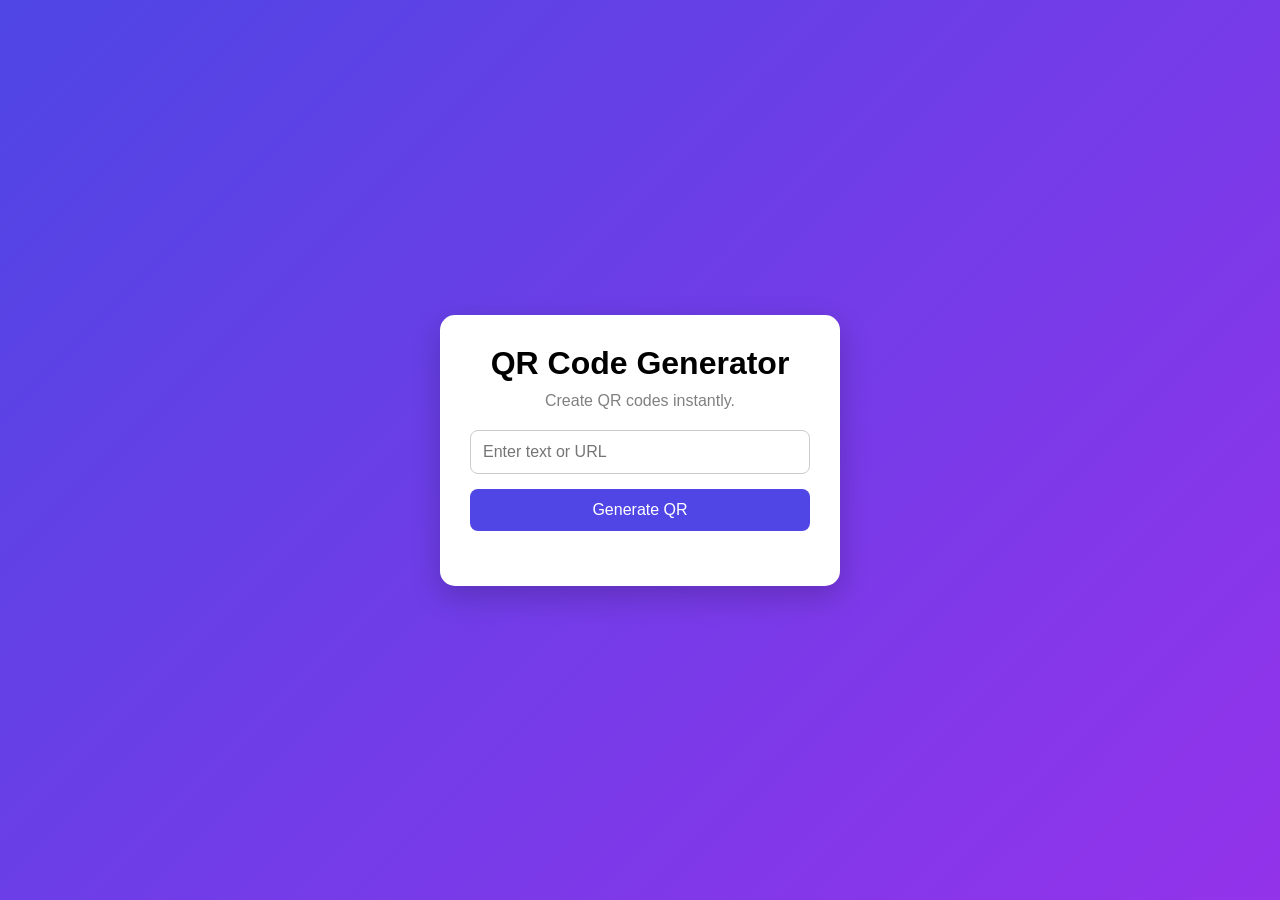
==== frontend/index.html @ 835b6fc8 "Initial QR Code Generator project" ====
<!DOCTYPE html>
<html lang="en">
<head>
    <meta charset="UTF-8">
    <meta name="viewport" content="width=device-width, initial-scale=1.0">
    <title>QR Code Generator</title>

    <link rel="stylesheet" href="style.css">
</head>
<body>

    <div class="container">

        <h1>QR Code Generator</h1>
        <p>Create QR codes instantly.</p>

        <input
            type="text"
            id="text"
            placeholder="Enter text or URL">

        <button id="generateBtn">
            Generate QR
        </button>

        <div id="result"></div>

    </div>

    <script src="script.js"></script>

</body>
</html>
---- frontend/style.css ----
*{
    margin:0;
    padding:0;
    box-sizing:border-box;
    font-family:Arial, Helvetica, sans-serif;
}

body{
    background:linear-gradient(135deg,#4f46e5,#9333ea);
    height:100vh;
    display:flex;
    justify-content:center;
    align-items:center;
}

.container{
    width:400px;
    background:white;
    padding:30px;
    border-radius:15px;
    text-align:center;
    box-shadow:0 10px 30px rgba(0,0,0,.2);
}

h1{
    margin-bottom:10px;
}

p{
    color:gray;
    margin-bottom:20px;
}

input{
    width:100%;
    padding:12px;
    border:1px solid #ccc;
    border-radius:8px;
    font-size:16px;
    margin-bottom:15px;
}

button{
    width:100%;
    padding:12px;
    border:none;
    background:#4f46e5;
    color:white;
    font-size:16px;
    border-radius:8px;
    cursor:pointer;
}

button:hover{
    background:#4338ca;
}

#result{
    margin-top:25px;
}

#result img{
    width:220px;
}

.download-btn{
    margin-top:15px;
    display:inline-block;
    background:#16a34a;
    color:white;
    padding:10px 20px;
    text-decoration:none;
    border-radius:8px;
}

.download-btn:hover{
    background:#15803d;
}
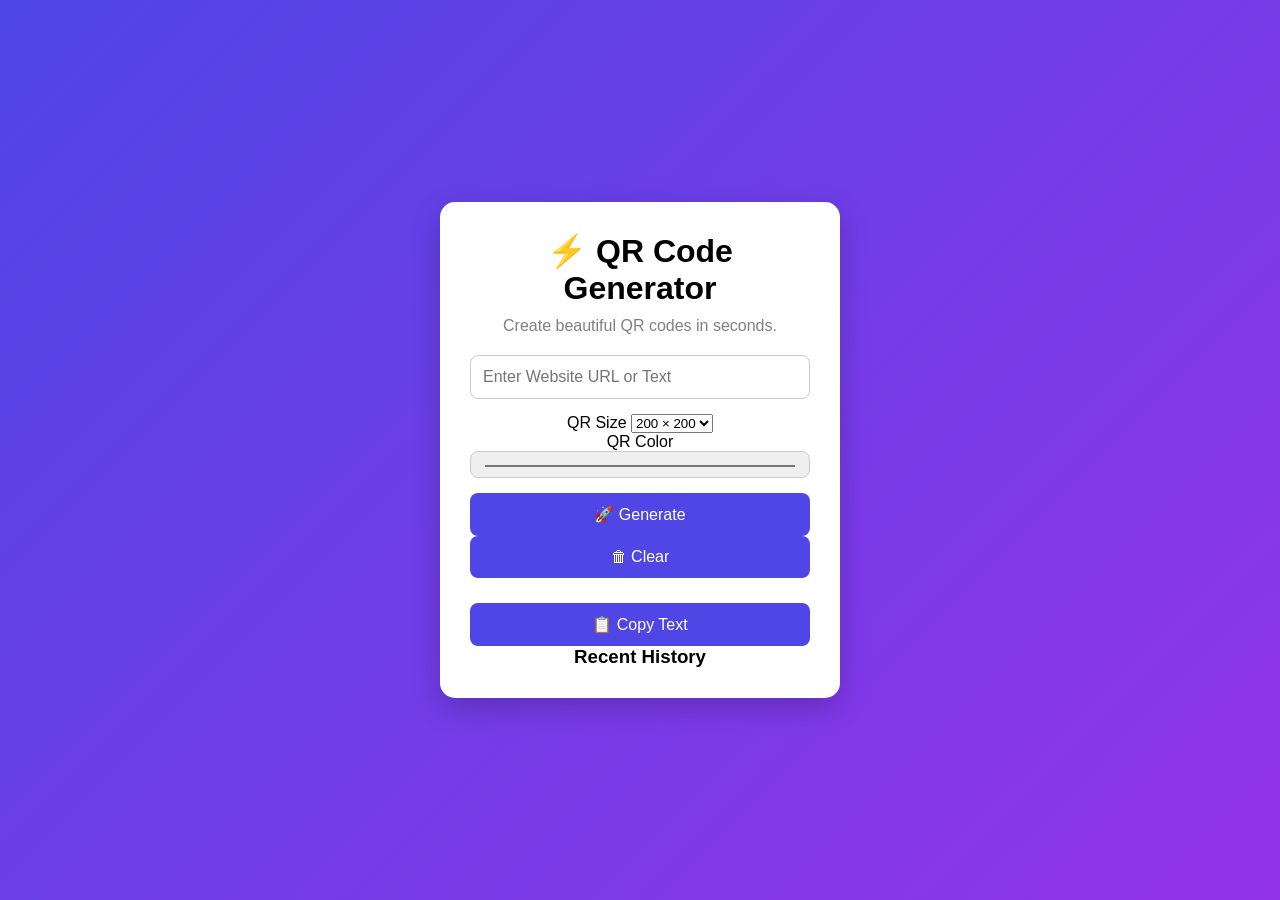
==== commit c0f650cb: "the layout is modifing" ====
--- a/frontend/index.html
+++ b/frontend/index.html
@@ -5,25 +5,87 @@
     <meta name="viewport" content="width=device-width, initial-scale=1.0">
     <title>QR Code Generator</title>
 
+    <!-- Google Font -->
+    <link href="https://fonts.googleapis.com/css2?family=Poppins:wght@300;400;500;600;700&display=swap" rel="stylesheet">
+
+    <!-- CSS -->
     <link rel="stylesheet" href="style.css">
 </head>
 <body>
 
     <div class="container">
 
-        <h1>QR Code Generator</h1>
-        <p>Create QR codes instantly.</p>
+        <h1>⚡ QR Code Generator</h1>
+        <p>Create beautiful QR codes in seconds.</p>
 
-        <input
-            type="text"
-            id="text"
-            placeholder="Enter text or URL">
+        <!-- Input -->
+        <div class="input-box">
+            <input
+                type="text"
+                id="text"
+                placeholder="Enter Website URL or Text">
+        </div>
 
-        <button id="generateBtn">
-            Generate QR
-        </button>
+        <!-- Settings -->
+        <div class="settings">
 
+            <div class="setting">
+                <label for="size">QR Size</label>
+
+                <select id="size">
+                    <option value="150">150 × 150</option>
+                    <option value="200" selected>200 × 200</option>
+                    <option value="250">250 × 250</option>
+                    <option value="300">300 × 300</option>
+                </select>
+            </div>
+
+            <div class="setting">
+                <label for="color">QR Color</label>
+
+                <input
+                    type="color"
+                    id="color"
+                    value="#000000">
+            </div>
+
+        </div>
+
+        <!-- Buttons -->
+        <div class="buttons">
+
+            <button id="generateBtn">
+                🚀 Generate
+            </button>
+
+            <button id="clearBtn">
+                🗑 Clear
+            </button>
+
+        </div>
+
+        <!-- QR Result -->
         <div id="result"></div>
+
+        <!-- Action Buttons -->
+        <div class="actions">
+
+            <button id="copyBtn">
+                📋 Copy Text
+            </button>
+
+        </div>
+
+        <!-- History -->
+        <div class="history">
+
+            <h3>Recent History</h3>
+
+            <ul id="historyList">
+
+            </ul>
+
+        </div>
 
     </div>
 
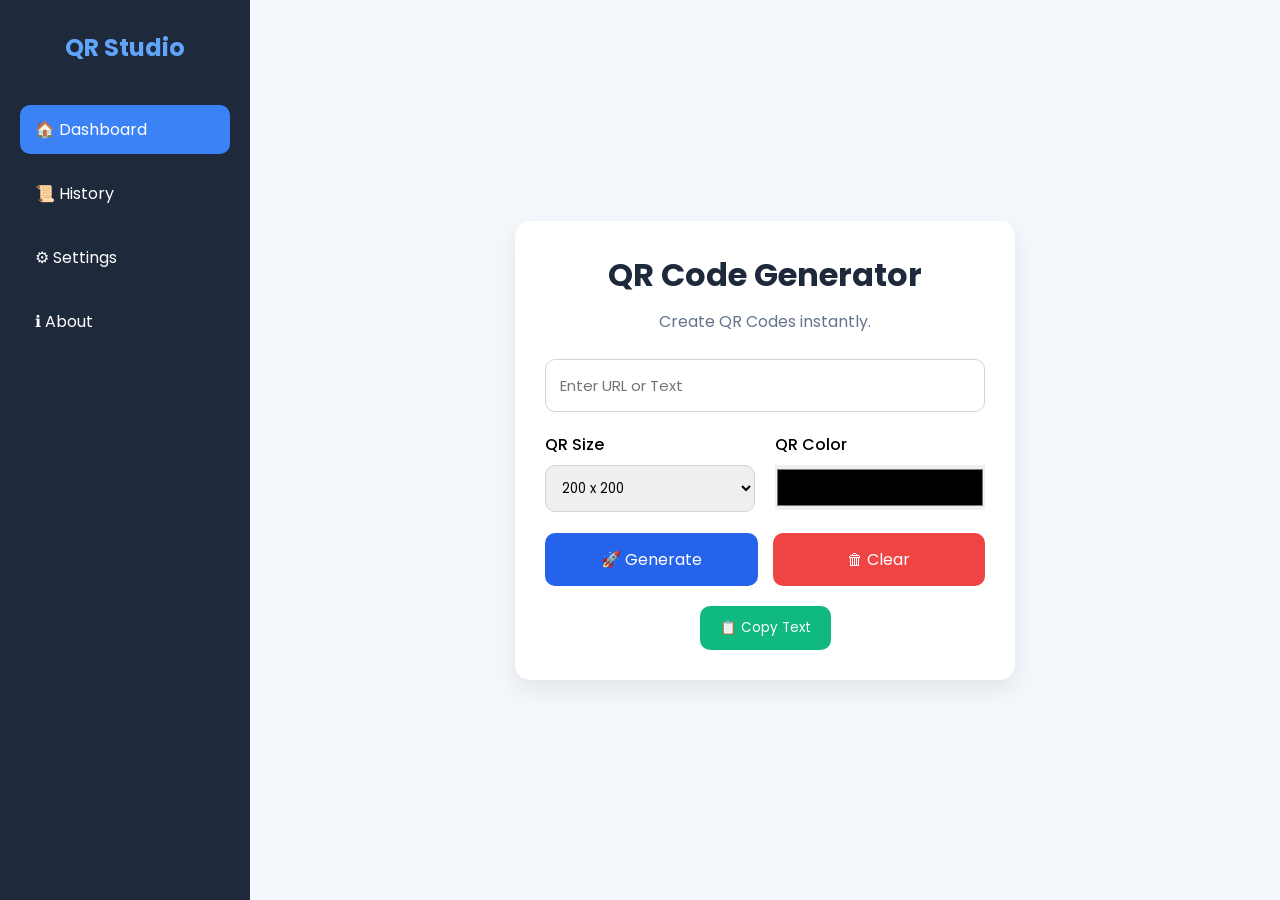
==== commit 30fdd6b2: "the histroy are updated" ====
--- a/frontend/index.html
+++ b/frontend/index.html
@@ -3,45 +3,68 @@
 <head>
     <meta charset="UTF-8">
     <meta name="viewport" content="width=device-width, initial-scale=1.0">
-    <title>QR Code Generator</title>
+    <title>QR Studio</title>
 
-    <!-- Google Font -->
+    <link rel="stylesheet" href="style.css">
+
     <link href="https://fonts.googleapis.com/css2?family=Poppins:wght@300;400;500;600;700&display=swap" rel="stylesheet">
-
-    <!-- CSS -->
-    <link rel="stylesheet" href="style.css">
 </head>
 <body>
 
+<div class="sidebar">
+
+    <div class="logo">
+        <h2>QR Studio</h2>
+    </div>
+
+    <ul>
+        <li class="active">
+            <a href="index.html">🏠 Dashboard</a>
+        </li>
+
+        <li>
+            <a href="history.html">📜 History</a>
+        </li>
+
+        <li>
+            <a href="#">⚙ Settings</a>
+        </li>
+
+        <li>
+            <a href="#">ℹ About</a>
+        </li>
+    </ul>
+
+</div>
+
+<div class="main">
+
     <div class="container">
 
-        <h1>⚡ QR Code Generator</h1>
-        <p>Create beautiful QR codes in seconds.</p>
+        <h1>QR Code Generator</h1>
 
-        <!-- Input -->
-        <div class="input-box">
-            <input
-                type="text"
-                id="text"
-                placeholder="Enter Website URL or Text">
-        </div>
+        <p>Create QR Codes instantly.</p>
 
-        <!-- Settings -->
-        <div class="settings">
+        <input
+            type="text"
+            id="text"
+            placeholder="Enter URL or Text">
 
-            <div class="setting">
-                <label for="size">QR Size</label>
+        <div class="options">
+
+            <div>
+                <label>QR Size</label>
 
                 <select id="size">
-                    <option value="150">150 × 150</option>
-                    <option value="200" selected>200 × 200</option>
-                    <option value="250">250 × 250</option>
-                    <option value="300">300 × 300</option>
+                    <option value="150">150 x 150</option>
+                    <option value="200" selected>200 x 200</option>
+                    <option value="250">250 x 250</option>
+                    <option value="300">300 x 300</option>
                 </select>
             </div>
 
-            <div class="setting">
-                <label for="color">QR Color</label>
+            <div>
+                <label>QR Color</label>
 
                 <input
                     type="color"
@@ -51,7 +74,6 @@
 
         </div>
 
-        <!-- Buttons -->
         <div class="buttons">
 
             <button id="generateBtn">
@@ -64,10 +86,8 @@
 
         </div>
 
-        <!-- QR Result -->
         <div id="result"></div>
 
-        <!-- Action Buttons -->
         <div class="actions">
 
             <button id="copyBtn">
@@ -76,20 +96,11 @@
 
         </div>
 
-        <!-- History -->
-        <div class="history">
-
-            <h3>Recent History</h3>
-
-            <ul id="historyList">
-
-            </ul>
-
-        </div>
-
     </div>
 
-    <script src="script.js"></script>
+</div>
+
+<script src="script.js"></script>
 
 </body>
 </html>
--- a/frontend/style.css
+++ b/frontend/style.css
@@ -2,77 +2,259 @@
     margin:0;
     padding:0;
     box-sizing:border-box;
-    font-family:Arial, Helvetica, sans-serif;
+    font-family:'Poppins',sans-serif;
 }
 
 body{
-    background:linear-gradient(135deg,#4f46e5,#9333ea);
+    background:#f4f7fc;
+    display:flex;
+}
+
+/* Sidebar */
+
+.sidebar{
+    width:250px;
     height:100vh;
+    background:#1e293b;
+    color:white;
+    position:fixed;
+    left:0;
+    top:0;
+    padding:30px 20px;
+}
+
+.logo{
+    text-align:center;
+    margin-bottom:40px;
+}
+
+.logo h2{
+    color:#60a5fa;
+}
+
+.sidebar ul{
+    list-style:none;
+}
+
+.sidebar ul li{
+    margin:15px 0;
+}
+
+.sidebar ul li a{
+    display:block;
+    text-decoration:none;
+    color:white;
+    padding:12px 15px;
+    border-radius:10px;
+    transition:.3s;
+    font-size:16px;
+}
+
+.sidebar ul li a:hover,
+.sidebar ul li.active a{
+    background:#3b82f6;
+}
+
+/* Main */
+
+.main{
+    margin-left:250px;
+    width:calc(100% - 250px);
     display:flex;
     justify-content:center;
     align-items:center;
-}
+    min-height:100vh;
+    padding:30px;
+}
+
+/* Card */
 
 .container{
-    width:400px;
+    width:500px;
     background:white;
+    border-radius:15px;
     padding:30px;
-    border-radius:15px;
-    text-align:center;
-    box-shadow:0 10px 30px rgba(0,0,0,.2);
-}
-
-h1{
-    margin-bottom:10px;
-}
-
-p{
-    color:gray;
+    box-shadow:0 10px 25px rgba(0,0,0,.08);
+}
+
+.container h1{
+    text-align:center;
+    color:#1e293b;
+}
+
+.container p{
+    text-align:center;
+    color:#64748b;
+    margin:10px 0 25px;
+}
+
+/* Input */
+
+input[type=text]{
+    width:100%;
+    padding:14px;
+    border:1px solid #d1d5db;
+    border-radius:10px;
+    outline:none;
     margin-bottom:20px;
-}
-
-input{
+    font-size:15px;
+}
+
+input[type=text]:focus{
+    border-color:#3b82f6;
+}
+
+/* Options */
+
+.options{
+    display:flex;
+    gap:20px;
+    margin-bottom:20px;
+}
+
+.options div{
+    flex:1;
+}
+
+.options label{
+    display:block;
+    margin-bottom:8px;
+    font-weight:500;
+}
+
+select{
     width:100%;
     padding:12px;
-    border:1px solid #ccc;
-    border-radius:8px;
+    border-radius:10px;
+    border:1px solid #d1d5db;
+    cursor:pointer;
+}
+
+input[type=color]{
+    width:100%;
+    height:45px;
+    border:none;
+    cursor:pointer;
+}
+
+/* Buttons */
+
+.buttons{
+    display:flex;
+    gap:15px;
+    margin-bottom:20px;
+}
+
+.buttons button{
+    flex:1;
+    padding:14px;
+    border:none;
+    border-radius:10px;
+    cursor:pointer;
     font-size:16px;
-    margin-bottom:15px;
-}
-
-button{
-    width:100%;
-    padding:12px;
-    border:none;
-    background:#4f46e5;
-    color:white;
-    font-size:16px;
-    border-radius:8px;
-    cursor:pointer;
-}
-
-button:hover{
-    background:#4338ca;
-}
+    transition:.3s;
+}
+
+#generateBtn{
+    background:#2563eb;
+    color:white;
+}
+
+#generateBtn:hover{
+    background:#1d4ed8;
+}
+
+#clearBtn{
+    background:#ef4444;
+    color:white;
+}
+
+#clearBtn:hover{
+    background:#dc2626;
+}
+
+/* Result */
 
 #result{
-    margin-top:25px;
+    text-align:center;
+    margin-top:20px;
 }
 
 #result img{
     width:220px;
-}
-
-.download-btn{
-    margin-top:15px;
-    display:inline-block;
-    background:#16a34a;
-    color:white;
-    padding:10px 20px;
+    padding:15px;
+    background:white;
+    border-radius:10px;
+    border:1px solid #ddd;
+}
+
+/* Actions */
+
+.actions{
+    display:flex;
+    justify-content:center;
+    gap:15px;
+    margin-top:20px;
+}
+
+.actions button,
+.actions a{
+    background:#10b981;
+    color:white;
+    padding:12px 20px;
+    border:none;
+    border-radius:10px;
     text-decoration:none;
-    border-radius:8px;
-}
-
-.download-btn:hover{
-    background:#15803d;
+    cursor:pointer;
+    transition:.3s;
+}
+
+.actions button:hover,
+.actions a:hover{
+    background:#059669;
+}
+
+/* Responsive */
+
+@media(max-width:900px){
+
+    .sidebar{
+        width:220px;
+    }
+
+    .main{
+        margin-left:220px;
+        width:calc(100% - 220px);
+    }
+
+}
+
+@media(max-width:768px){
+
+    .sidebar{
+        display:none;
+    }
+
+    .main{
+        margin-left:0;
+        width:100%;
+        padding:20px;
+    }
+
+    .container{
+        width:100%;
+    }
+
+    .options{
+        flex-direction:column;
+    }
+
+    .buttons{
+        flex-direction:column;
+    }
+
+    .actions{
+        flex-direction:column;
+    }
+
 }
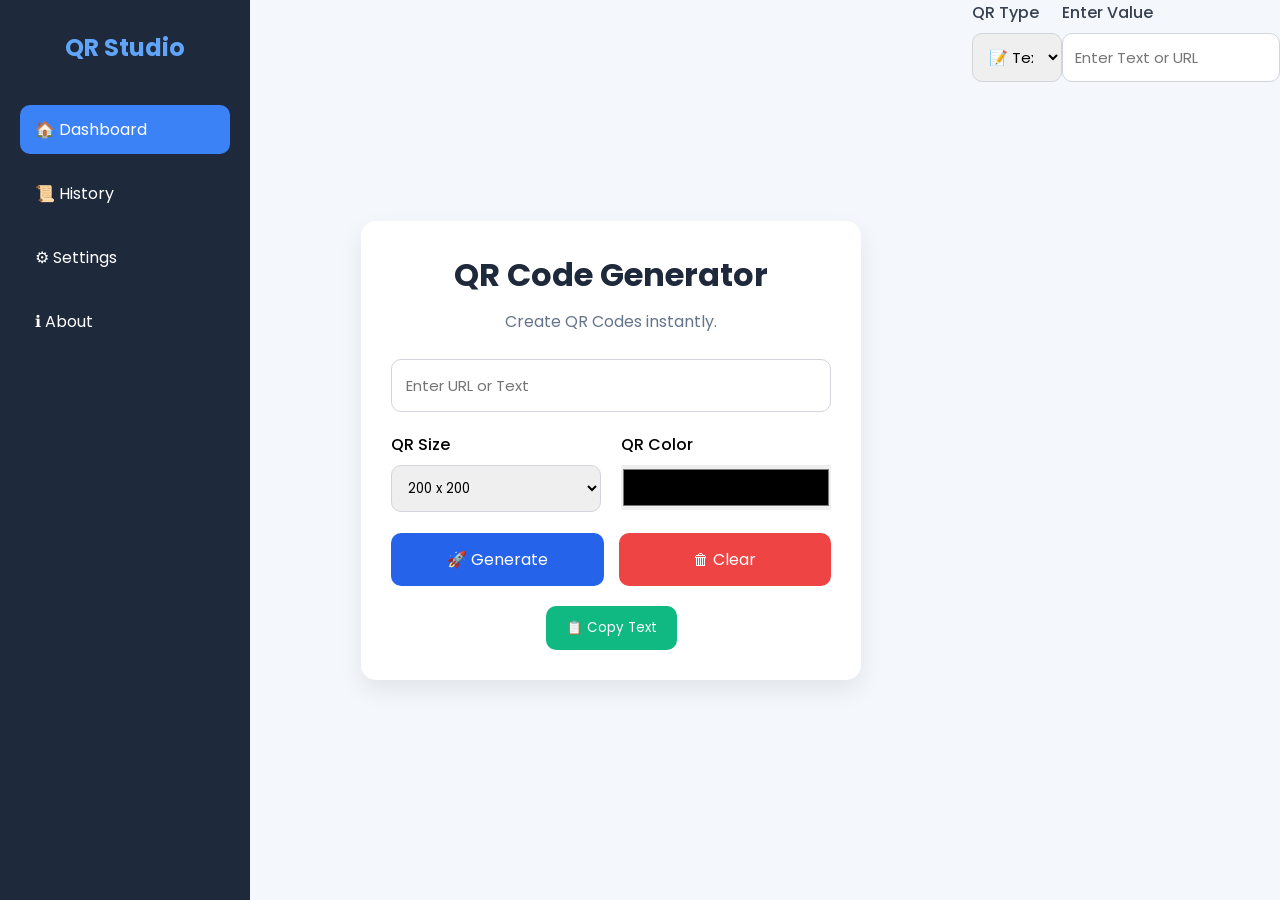
==== commit 1c9ca332: "the qr typw have been made" ====
--- a/frontend/index.html
+++ b/frontend/index.html
@@ -99,6 +99,36 @@
     </div>
 
 </div>
+<div class="input-group">
+
+    <label>QR Type</label>
+
+    <select id="qrType">
+
+        <option value="text">📝 Text</option>
+
+        <option value="url">🌐 Website</option>
+
+        <option value="email">📧 Email</option>
+
+        <option value="phone">📞 Phone</option>
+
+        <option value="sms">💬 SMS</option>
+
+    </select>
+
+</div>
+
+<div class="input-group">
+
+    <label>Enter Value</label>
+
+    <input
+        type="text"
+        id="text"
+        placeholder="Enter Text or URL">
+
+</div>
 
 <script src="script.js"></script>
 
--- a/frontend/style.css
+++ b/frontend/style.css
@@ -257,4 +257,29 @@
         flex-direction:column;
     }
 
+}
+.input-group{
+    margin-bottom:20px;
+}
+
+.input-group label{
+    display:block;
+    margin-bottom:8px;
+    font-weight:500;
+    color:#374151;
+}
+
+.input-group select,
+.input-group input{
+    width:100%;
+    padding:12px;
+    border:1px solid #d1d5db;
+    border-radius:10px;
+    font-size:15px;
+    outline:none;
+}
+
+.input-group select:focus,
+.input-group input:focus{
+    border-color:#2563eb;
 }
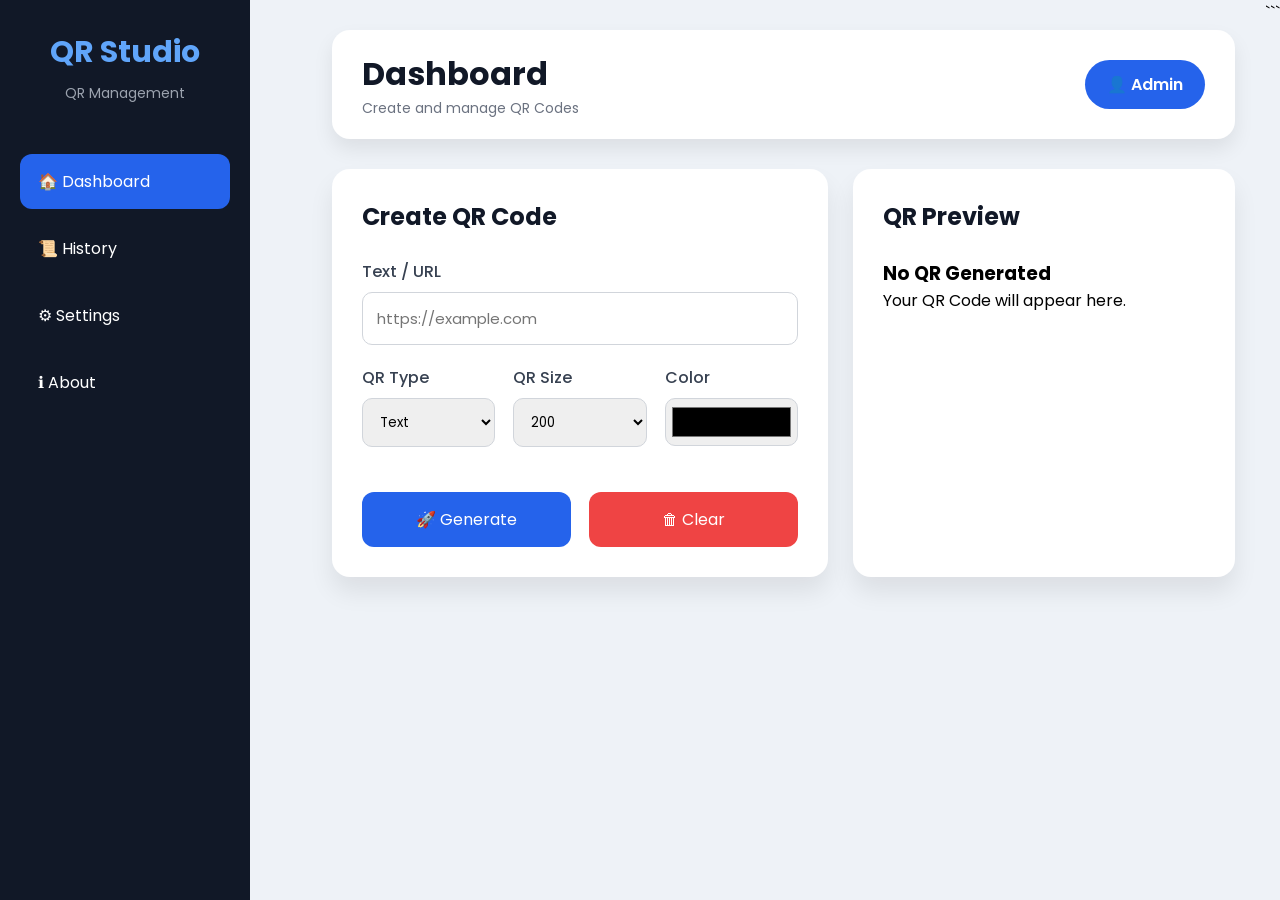
==== commit a6f22c85: "the front page will be changed" ====
--- a/frontend/index.html
+++ b/frontend/index.html
@@ -1,136 +1,202 @@
+```html
 <!DOCTYPE html>
 <html lang="en">
+
 <head>
+
     <meta charset="UTF-8">
-    <meta name="viewport" content="width=device-width, initial-scale=1.0">
+
+    <meta name="viewport"
+        content="width=device-width, initial-scale=1.0">
+
     <title>QR Studio</title>
 
     <link rel="stylesheet" href="style.css">
 
-    <link href="https://fonts.googleapis.com/css2?family=Poppins:wght@300;400;500;600;700&display=swap" rel="stylesheet">
+    <link href="https://fonts.googleapis.com/css2?family=Poppins:wght@300;400;500;600;700&display=swap"
+        rel="stylesheet">
+
 </head>
+
 <body>
 
-<div class="sidebar">
-
-    <div class="logo">
-        <h2>QR Studio</h2>
-    </div>
-
-    <ul>
-        <li class="active">
-            <a href="index.html">🏠 Dashboard</a>
-        </li>
-
-        <li>
-            <a href="history.html">📜 History</a>
-        </li>
-
-        <li>
-            <a href="#">⚙ Settings</a>
-        </li>
-
-        <li>
-            <a href="#">ℹ About</a>
-        </li>
-    </ul>
-
-</div>
-
-<div class="main">
-
-    <div class="container">
-
-        <h1>QR Code Generator</h1>
-
-        <p>Create QR Codes instantly.</p>
-
-        <input
-            type="text"
-            id="text"
-            placeholder="Enter URL or Text">
-
-        <div class="options">
+    <!-- Sidebar -->
+
+    <aside class="sidebar">
+
+        <div class="logo">
+
+            <h2>QR Studio</h2>
+
+            <p>QR Management</p>
+
+        </div>
+
+        <nav>
+
+            <a href="index.html" class="active">
+                🏠 Dashboard
+            </a>
+
+            <a href="history.html">
+                📜 History
+            </a>
+
+            <a href="#">
+                ⚙ Settings
+            </a>
+
+            <a href="#">
+                ℹ About
+            </a>
+
+        </nav>
+
+    </aside>
+
+    <!-- Main -->
+
+    <main class="main">
+
+        <!-- Top Bar -->
+
+        <header class="topbar">
 
             <div>
-                <label>QR Size</label>
-
-                <select id="size">
-                    <option value="150">150 x 150</option>
-                    <option value="200" selected>200 x 200</option>
-                    <option value="250">250 x 250</option>
-                    <option value="300">300 x 300</option>
-                </select>
-            </div>
-
-            <div>
-                <label>QR Color</label>
-
-                <input
-                    type="color"
-                    id="color"
-                    value="#000000">
-            </div>
-
-        </div>
-
-        <div class="buttons">
-
-            <button id="generateBtn">
-                🚀 Generate
-            </button>
-
-            <button id="clearBtn">
-                🗑 Clear
-            </button>
-
-        </div>
-
-        <div id="result"></div>
-
-        <div class="actions">
-
-            <button id="copyBtn">
-                📋 Copy Text
-            </button>
-
-        </div>
-
-    </div>
-
-</div>
-<div class="input-group">
-
-    <label>QR Type</label>
-
-    <select id="qrType">
-
-        <option value="text">📝 Text</option>
-
-        <option value="url">🌐 Website</option>
-
-        <option value="email">📧 Email</option>
-
-        <option value="phone">📞 Phone</option>
-
-        <option value="sms">💬 SMS</option>
-
-    </select>
-
-</div>
-
-<div class="input-group">
-
-    <label>Enter Value</label>
-
-    <input
-        type="text"
-        id="text"
-        placeholder="Enter Text or URL">
-
-</div>
-
-<script src="script.js"></script>
+
+                <h1>Dashboard</h1>
+
+                <span>Create and manage QR Codes</span>
+
+            </div>
+
+            <div class="profile">
+
+                👤 Admin
+
+            </div>
+
+        </header>
+
+        <!-- Grid -->
+
+        <section class="dashboard">
+
+            <!-- Left -->
+
+            <div class="generator-card">
+
+                <h2>Create QR Code</h2>
+
+                <div class="form-group">
+
+                    <label>Text / URL</label>
+
+                    <input
+                        type="text"
+                        id="text"
+                        placeholder="https://example.com">
+
+                </div>
+
+                <div class="row">
+
+                    <div class="form-group">
+
+                        <label>QR Type</label>
+
+                        <select id="qrType">
+
+                            <option value="text">Text</option>
+
+                            <option value="url">Website</option>
+
+                            <option value="email">Email</option>
+
+                            <option value="phone">Phone</option>
+
+                            <option value="sms">SMS</option>
+
+                        </select>
+
+                    </div>
+
+                    <div class="form-group">
+
+                        <label>QR Size</label>
+
+                        <select id="size">
+
+                            <option value="150">150</option>
+
+                            <option value="200" selected>200</option>
+
+                            <option value="250">250</option>
+
+                            <option value="300">300</option>
+
+                        </select>
+
+                    </div>
+
+                    <div class="form-group">
+
+                        <label>Color</label>
+
+                        <input
+                            type="color"
+                            id="color"
+                            value="#000000">
+
+                    </div>
+
+                </div>
+
+                <div class="button-group">
+
+                    <button id="generateBtn">
+
+                        🚀 Generate
+
+                    </button>
+
+                    <button id="clearBtn">
+
+                        🗑 Clear
+
+                    </button>
+
+                </div>
+
+            </div>
+
+            <!-- Right -->
+
+            <div class="preview-card">
+
+                <h2>QR Preview</h2>
+
+                <div id="result">
+
+                    <div class="placeholder">
+
+                        <h3>No QR Generated</h3>
+
+                        <p>Your QR Code will appear here.</p>
+
+                    </div>
+
+                </div>
+
+            </div>
+
+        </section>
+
+    </main>
+
+    <script src="script.js"></script>
 
 </body>
-</html>+
+</html>
+```
--- a/frontend/style.css
+++ b/frontend/style.css
@@ -1,3 +1,9 @@
+/* ===========================
+   GOOGLE FONT
+=========================== */
+
+@import url('https://fonts.googleapis.com/css2?family=Poppins:wght@300;400;500;600;700&display=swap');
+
 *{
     margin:0;
     padding:0;
@@ -6,280 +12,348 @@
 }
 
 body{
-    background:#f4f7fc;
-    display:flex;
-}
-
-/* Sidebar */
+    background:#eef2f7;
+    display:flex;
+}
+
+/* ===========================
+   SIDEBAR
+=========================== */
 
 .sidebar{
+
     width:250px;
+
     height:100vh;
-    background:#1e293b;
-    color:white;
+
+    background:#111827;
+
     position:fixed;
+
     left:0;
+
     top:0;
+
     padding:30px 20px;
+
+    color:white;
+
 }
 
 .logo{
+
     text-align:center;
-    margin-bottom:40px;
+
+    margin-bottom:50px;
+
 }
 
 .logo h2{
+
     color:#60a5fa;
-}
-
-.sidebar ul{
-    list-style:none;
-}
-
-.sidebar ul li{
-    margin:15px 0;
-}
-
-.sidebar ul li a{
-    display:block;
+
+    font-size:30px;
+
+}
+
+.logo p{
+
+    margin-top:8px;
+
+    color:#9ca3af;
+
+    font-size:14px;
+
+}
+
+.sidebar nav{
+
+    display:flex;
+
+    flex-direction:column;
+
+}
+
+.sidebar nav a{
+
     text-decoration:none;
-    color:white;
-    padding:12px 15px;
+
+    color:white;
+
+    padding:15px 18px;
+
+    border-radius:12px;
+
+    margin-bottom:12px;
+
+    transition:.3s;
+
+    font-size:16px;
+
+}
+
+.sidebar nav a:hover{
+
+    background:#2563eb;
+
+    transform:translateX(6px);
+
+}
+
+.sidebar .active{
+
+    background:#2563eb;
+
+}
+
+/* ===========================
+   MAIN
+=========================== */
+
+.main{
+
+    margin-left:250px;
+
+    width:calc(100% - 250px);
+
+    padding:30px;
+
+}
+
+/* ===========================
+   TOPBAR
+=========================== */
+
+.topbar{
+
+    background:white;
+
+    padding:20px 30px;
+
+    border-radius:18px;
+
+    display:flex;
+
+    justify-content:space-between;
+
+    align-items:center;
+
+    margin-bottom:30px;
+
+    box-shadow:0 10px 20px rgba(0,0,0,.08);
+
+}
+
+.topbar h1{
+
+    color:#111827;
+
+}
+
+.topbar span{
+
+    color:#6b7280;
+
+    font-size:14px;
+
+}
+
+.profile{
+
+    background:#2563eb;
+
+    color:white;
+
+    padding:12px 22px;
+
+    border-radius:40px;
+
+    font-weight:600;
+
+}
+
+/* ===========================
+   GRID
+=========================== */
+
+.dashboard{
+
+    display:grid;
+
+    grid-template-columns:1.3fr 1fr;
+
+    gap:25px;
+
+}
+
+/* ===========================
+   CARDS
+=========================== */
+
+.generator-card,
+.preview-card{
+
+    background:white;
+
+    border-radius:18px;
+
+    padding:30px;
+
+    box-shadow:0 15px 25px rgba(0,0,0,.08);
+
+}
+
+.generator-card h2,
+.preview-card h2{
+
+    margin-bottom:25px;
+
+    color:#111827;
+
+}
+
+/* ===========================
+   FORM
+=========================== */
+
+.form-group{
+
+    display:flex;
+
+    flex-direction:column;
+
+    margin-bottom:20px;
+
+}
+
+.form-group label{
+
+    margin-bottom:8px;
+
+    font-weight:500;
+
+    color:#374151;
+
+}
+
+.form-group input{
+
+    width:100%;
+
+    padding:14px;
+
     border-radius:10px;
+
+    border:1px solid #d1d5db;
+
+    outline:none;
+
     transition:.3s;
+
+    font-size:15px;
+
+}
+
+.form-group input:focus{
+
+    border-color:#2563eb;
+
+}
+
+.form-group select{
+
+    width:100%;
+
+    padding:13px;
+
+    border-radius:10px;
+
+    border:1px solid #d1d5db;
+
+    outline:none;
+
+    cursor:pointer;
+
+}
+
+.form-group input[type=color]{
+
+    padding:4px;
+
+    height:48px;
+
+}
+
+/* ===========================
+   ROW
+=========================== */
+
+.row{
+
+    display:grid;
+
+    grid-template-columns:repeat(3,1fr);
+
+    gap:18px;
+
+}
+
+/* ===========================
+   BUTTONS
+=========================== */
+
+.button-group{
+
+    display:flex;
+
+    gap:18px;
+
+    margin-top:25px;
+
+}
+
+.button-group button{
+
+    flex:1;
+
+    border:none;
+
+    padding:15px;
+
     font-size:16px;
-}
-
-.sidebar ul li a:hover,
-.sidebar ul li.active a{
-    background:#3b82f6;
-}
-
-/* Main */
-
-.main{
-    margin-left:250px;
-    width:calc(100% - 250px);
-    display:flex;
-    justify-content:center;
-    align-items:center;
-    min-height:100vh;
-    padding:30px;
-}
-
-/* Card */
-
-.container{
-    width:500px;
-    background:white;
-    border-radius:15px;
-    padding:30px;
-    box-shadow:0 10px 25px rgba(0,0,0,.08);
-}
-
-.container h1{
-    text-align:center;
-    color:#1e293b;
-}
-
-.container p{
-    text-align:center;
-    color:#64748b;
-    margin:10px 0 25px;
-}
-
-/* Input */
-
-input[type=text]{
-    width:100%;
-    padding:14px;
-    border:1px solid #d1d5db;
-    border-radius:10px;
-    outline:none;
-    margin-bottom:20px;
-    font-size:15px;
-}
-
-input[type=text]:focus{
-    border-color:#3b82f6;
-}
-
-/* Options */
-
-.options{
-    display:flex;
-    gap:20px;
-    margin-bottom:20px;
-}
-
-.options div{
-    flex:1;
-}
-
-.options label{
-    display:block;
-    margin-bottom:8px;
-    font-weight:500;
-}
-
-select{
-    width:100%;
-    padding:12px;
-    border-radius:10px;
-    border:1px solid #d1d5db;
+
+    border-radius:12px;
+
     cursor:pointer;
-}
-
-input[type=color]{
-    width:100%;
-    height:45px;
-    border:none;
-    cursor:pointer;
-}
-
-/* Buttons */
-
-.buttons{
-    display:flex;
-    gap:15px;
-    margin-bottom:20px;
-}
-
-.buttons button{
-    flex:1;
-    padding:14px;
-    border:none;
-    border-radius:10px;
-    cursor:pointer;
-    font-size:16px;
+
     transition:.3s;
+
 }
 
 #generateBtn{
+
     background:#2563eb;
-    color:white;
+
+    color:white;
+
 }
 
 #generateBtn:hover{
+
     background:#1d4ed8;
+
 }
 
 #clearBtn{
+
     background:#ef4444;
-    color:white;
+
+    color:white;
+
 }
 
 #clearBtn:hover{
+
     background:#dc2626;
-}
-
-/* Result */
-
-#result{
-    text-align:center;
-    margin-top:20px;
-}
-
-#result img{
-    width:220px;
-    padding:15px;
-    background:white;
-    border-radius:10px;
-    border:1px solid #ddd;
-}
-
-/* Actions */
-
-.actions{
-    display:flex;
-    justify-content:center;
-    gap:15px;
-    margin-top:20px;
-}
-
-.actions button,
-.actions a{
-    background:#10b981;
-    color:white;
-    padding:12px 20px;
-    border:none;
-    border-radius:10px;
-    text-decoration:none;
-    cursor:pointer;
-    transition:.3s;
-}
-
-.actions button:hover,
-.actions a:hover{
-    background:#059669;
-}
-
-/* Responsive */
-
-@media(max-width:900px){
-
-    .sidebar{
-        width:220px;
-    }
-
-    .main{
-        margin-left:220px;
-        width:calc(100% - 220px);
-    }
-
-}
-
-@media(max-width:768px){
-
-    .sidebar{
-        display:none;
-    }
-
-    .main{
-        margin-left:0;
-        width:100%;
-        padding:20px;
-    }
-
-    .container{
-        width:100%;
-    }
-
-    .options{
-        flex-direction:column;
-    }
-
-    .buttons{
-        flex-direction:column;
-    }
-
-    .actions{
-        flex-direction:column;
-    }
-
-}
-.input-group{
-    margin-bottom:20px;
-}
-
-.input-group label{
-    display:block;
-    margin-bottom:8px;
-    font-weight:500;
-    color:#374151;
-}
-
-.input-group select,
-.input-group input{
-    width:100%;
-    padding:12px;
-    border:1px solid #d1d5db;
-    border-radius:10px;
-    font-size:15px;
-    outline:none;
-}
-
-.input-group select:focus,
-.input-group input:focus{
-    border-color:#2563eb;
+
 }
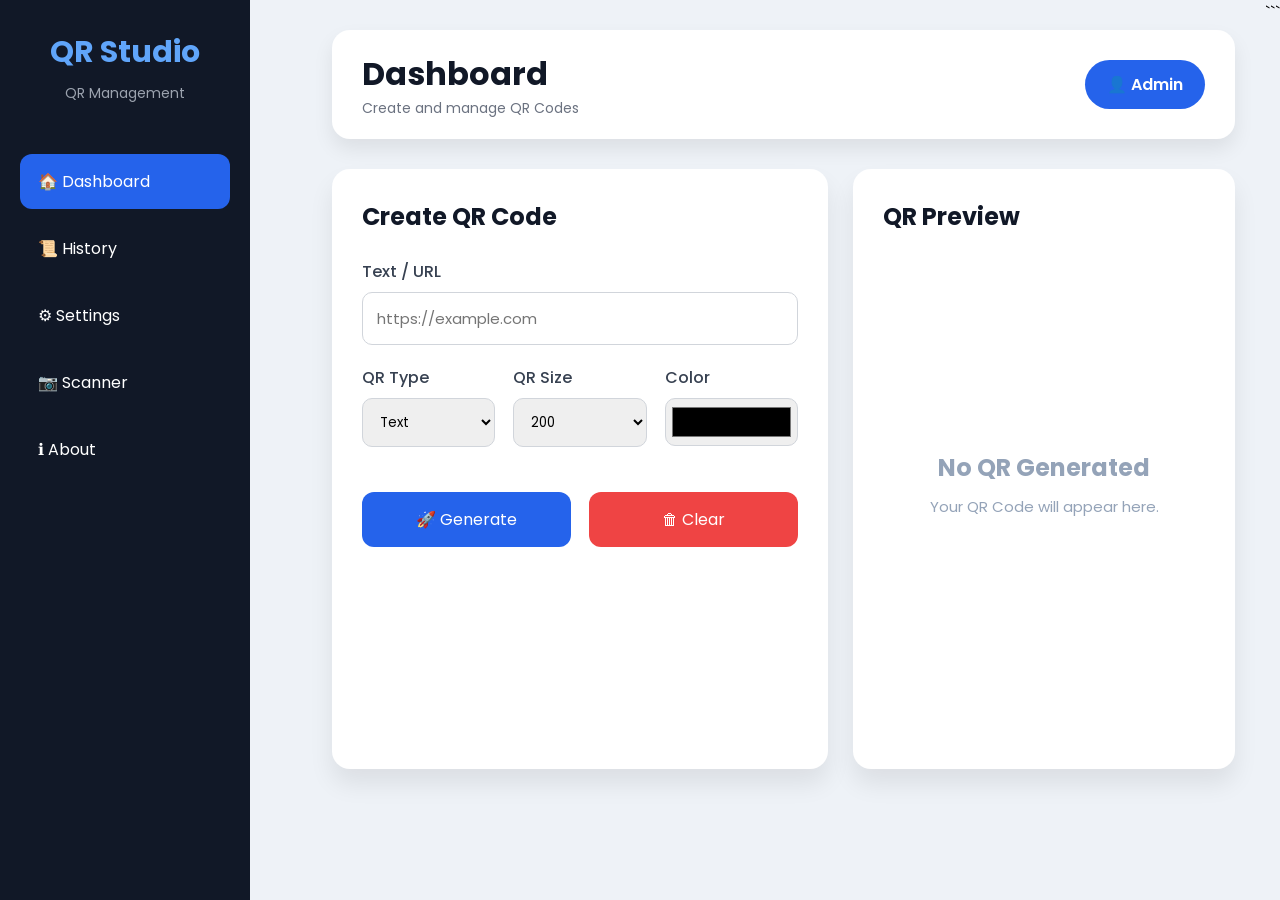
==== commit aa604afe: "the scannner is heald" ====
--- a/frontend/index.html
+++ b/frontend/index.html
@@ -45,6 +45,11 @@
             <a href="#">
                 ⚙ Settings
             </a>
+            <a href="scanner.html">
+
+📷 Scanner
+
+</a>
 
             <a href="#">
                 ℹ About
--- a/frontend/style.css
+++ b/frontend/style.css
@@ -356,4 +356,402 @@
 
     background:#dc2626;
 
+}
+/* ===================================
+   QR PREVIEW
+=================================== */
+
+.preview-card{
+
+    min-height:600px;
+
+}
+
+#result{
+
+    display:flex;
+
+    justify-content:center;
+
+    align-items:center;
+
+    flex-direction:column;
+
+    min-height:450px;
+
+}
+
+.placeholder{
+
+    text-align:center;
+
+    color:#94a3b8;
+
+}
+
+.placeholder h3{
+
+    margin-bottom:10px;
+
+    font-size:24px;
+
+}
+
+.placeholder p{
+
+    font-size:15px;
+
+}
+
+/* ===================================
+   QR CARD
+=================================== */
+
+.qr-card{
+
+    width:100%;
+
+    text-align:center;
+
+    animation:fadeIn .5s ease;
+
+}
+
+.success{
+
+    background:#dcfce7;
+
+    color:#15803d;
+
+    padding:12px;
+
+    border-radius:10px;
+
+    margin-bottom:20px;
+
+    font-weight:600;
+
+}
+
+.qr-card img{
+
+    width:250px;
+
+    background:white;
+
+    padding:15px;
+
+    border-radius:15px;
+
+    border:1px solid #e5e7eb;
+
+    box-shadow:0 10px 25px rgba(0,0,0,.08);
+
+    transition:.3s;
+
+}
+
+.qr-card img:hover{
+
+    transform:scale(1.05);
+
+}
+
+.details{
+
+    margin-top:25px;
+
+    text-align:left;
+
+    background:#f8fafc;
+
+    padding:15px;
+
+    border-radius:12px;
+
+}
+
+.details p{
+
+    margin:10px 0;
+
+    color:#374151;
+
+    word-break:break-word;
+
+}
+
+/* ===================================
+   QR BUTTONS
+=================================== */
+
+.qr-buttons{
+
+    display:flex;
+
+    gap:12px;
+
+    margin-top:25px;
+
+}
+
+.qr-buttons a,
+.qr-buttons button{
+
+    flex:1;
+
+    border:none;
+
+    background:#2563eb;
+
+    color:white;
+
+    padding:14px;
+
+    border-radius:10px;
+
+    cursor:pointer;
+
+    text-decoration:none;
+
+    font-size:15px;
+
+    transition:.3s;
+
+}
+
+.qr-buttons a:hover,
+.qr-buttons button:hover{
+
+    background:#1d4ed8;
+
+    transform:translateY(-2px);
+
+}
+
+/* ===================================
+   CUSTOM SCROLLBAR
+=================================== */
+
+::-webkit-scrollbar{
+
+    width:8px;
+
+}
+
+::-webkit-scrollbar-thumb{
+
+    background:#3b82f6;
+
+    border-radius:20px;
+
+}
+
+::-webkit-scrollbar-track{
+
+    background:#e5e7eb;
+
+}
+
+/* ===================================
+   ANIMATION
+=================================== */
+
+@keyframes fadeIn{
+
+    from{
+
+        opacity:0;
+
+        transform:translateY(30px);
+
+    }
+
+    to{
+
+        opacity:1;
+
+        transform:translateY(0);
+
+    }
+
+}
+
+/* ===================================
+   RESPONSIVE
+=================================== */
+
+@media(max-width:1200px){
+
+    .dashboard{
+
+        grid-template-columns:1fr;
+
+    }
+
+}
+
+@media(max-width:900px){
+
+    .sidebar{
+
+        width:80px;
+
+        padding:20px 10px;
+
+    }
+
+    .logo h2{
+
+        font-size:18px;
+
+    }
+
+    .logo p{
+
+        display:none;
+
+    }
+
+    .sidebar nav a{
+
+        text-align:center;
+
+        padding:15px 10px;
+
+        font-size:14px;
+
+    }
+
+    .main{
+
+        margin-left:80px;
+
+        width:calc(100% - 80px);
+
+    }
+
+}
+
+@media(max-width:768px){
+
+    body{
+
+        display:block;
+
+    }
+
+    .sidebar{
+
+        display:none;
+
+    }
+
+    .main{
+
+        width:100%;
+
+        margin-left:0;
+
+        padding:20px;
+
+    }
+
+    .topbar{
+
+        flex-direction:column;
+
+        gap:15px;
+
+        text-align:center;
+
+    }
+
+    .row{
+
+        grid-template-columns:1fr;
+
+    }
+
+    .button-group{
+
+        flex-direction:column;
+
+    }
+
+    .qr-buttons{
+
+        flex-direction:column;
+
+    }
+
+    .generator-card,
+    .preview-card{
+
+        padding:20px;
+
+    }
+
+}
+
+@media(max-width:500px){
+
+    .topbar h1{
+
+        font-size:22px;
+
+    }
+
+    .generator-card h2,
+    .preview-card h2{
+
+        font-size:20px;
+
+    }
+
+    .qr-card img{
+
+        width:200px;
+
+    }
+
+}
+#reader{
+
+    width:400px;
+
+    margin:auto;
+
+}
+
+#scanResult{
+
+    margin-top:20px;
+
+    padding:20px;
+
+    background:#f8fafc;
+
+    border-radius:12px;
+
+    text-align:center;
+
+}
+
+#scanResult a{
+
+    display:inline-block;
+
+    margin-top:15px;
+
+    background:#2563eb;
+
+    color:white;
+
+    padding:10px 18px;
+
+    border-radius:8px;
+
+    text-decoration:none;
+
 }
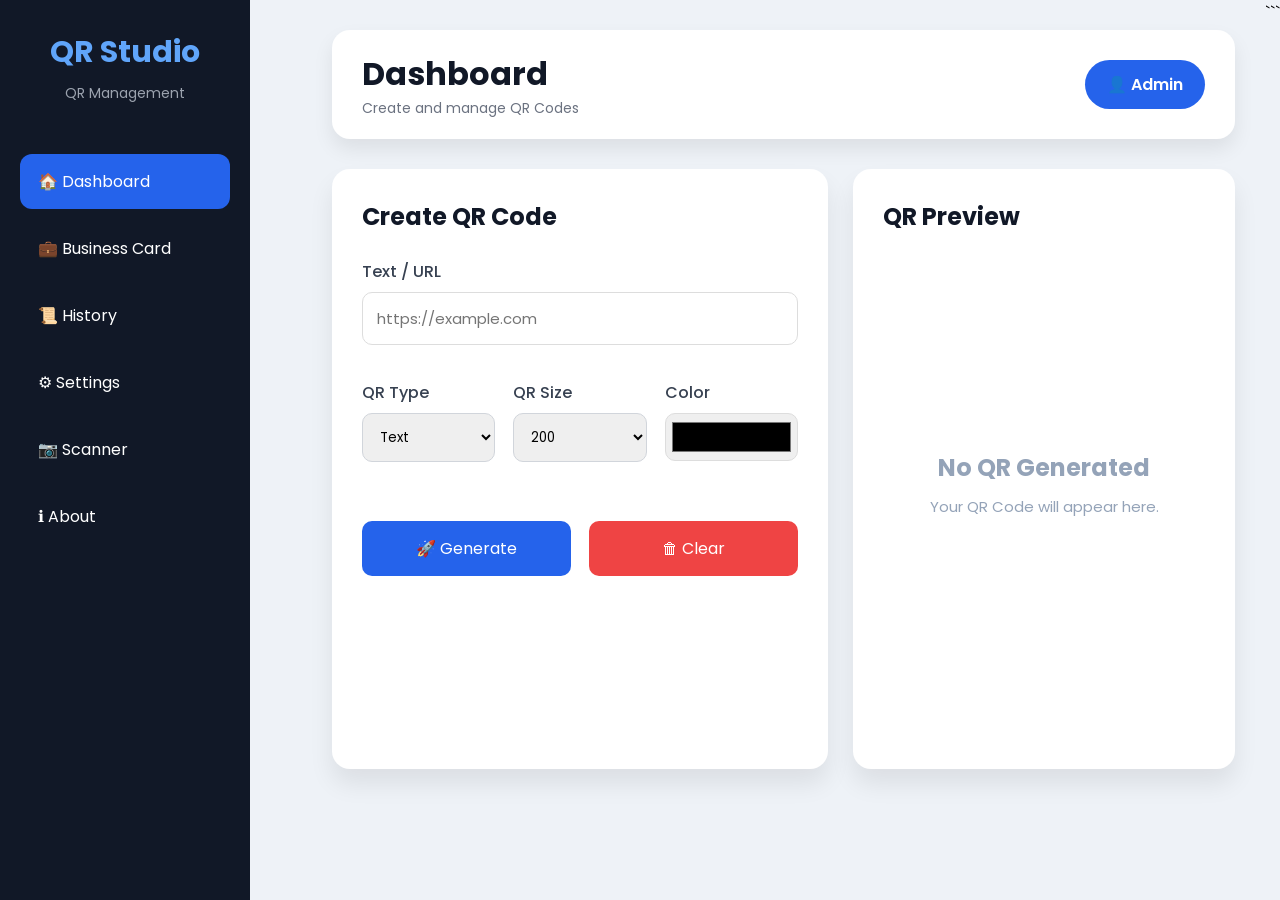
==== commit fd130798: "the business are being updated" ====
--- a/frontend/index.html
+++ b/frontend/index.html
@@ -37,7 +37,11 @@
             <a href="index.html" class="active">
                 🏠 Dashboard
             </a>
-
+<a href="business.html">
+
+💼 Business Card
+
+</a>
             <a href="history.html">
                 📜 History
             </a>
--- a/frontend/style.css
+++ b/frontend/style.css
@@ -754,4 +754,110 @@
 
     text-decoration:none;
 
+}
+.scan-card{
+
+    background:white;
+
+    padding:25px;
+
+    border-radius:15px;
+
+    box-shadow:0 10px 25px rgba(0,0,0,.1);
+
+    text-align:center;
+
+    animation:fadeIn .5s;
+
+}
+
+.scan-card h2{
+
+    color:#16a34a;
+
+    margin-bottom:15px;
+
+}
+
+.scan-card p{
+
+    margin:20px 0;
+
+    word-break:break-word;
+
+    font-size:17px;
+
+}
+
+.action-btn{
+
+    display:inline-block;
+
+    margin-top:15px;
+
+    padding:12px 25px;
+
+    background:#2563eb;
+
+    color:white;
+
+    text-decoration:none;
+
+    border:none;
+
+    border-radius:10px;
+
+    cursor:pointer;
+
+    transition:.3s;
+
+}
+
+.action-btn:hover{
+
+    background:#1d4ed8;
+
+}
+.generator-card input{
+
+width:100%;
+
+padding:14px;
+
+margin-bottom:15px;
+
+border:1px solid #ddd;
+
+border-radius:10px;
+
+font-size:15px;
+
+}
+
+.generator-card button{
+
+width:100%;
+
+padding:15px;
+
+background:#2563eb;
+
+color:white;
+
+border:none;
+
+border-radius:10px;
+
+font-size:16px;
+
+cursor:pointer;
+
+transition:.3s;
+
+}
+
+.generator-card button:hover{
+
+background:#1d4ed8;
+
 }
